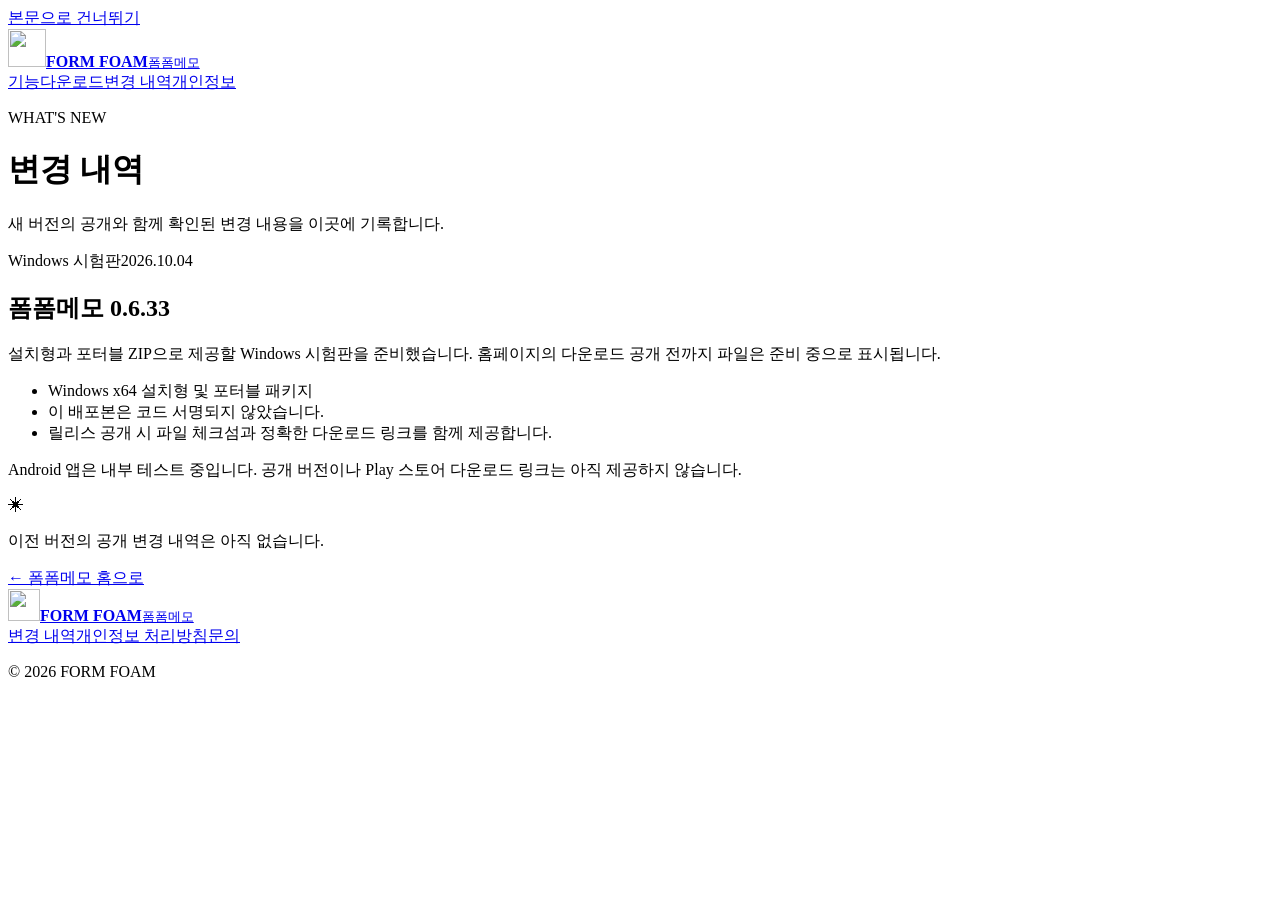
==== changelog.html @ db2bc9c9 "Add FORM FOAM public site pages" ====
<!doctype html>
<html lang="ko">
<head><meta charset="utf-8"><meta name="viewport" content="width=device-width, initial-scale=1"><meta name="theme-color" content="#10263f"><meta name="description" content="폼폼메모 버전별 변경 내역"><title>변경 내역 — FORM FOAM</title><link rel="icon" href="assets/mark.svg" type="image/svg+xml"><link rel="stylesheet" href="assets/site.css"></head>
<body><a class="skip-link" href="#main">본문으로 건너뛰기</a><header class="site-header"><a class="brand" href="index.html" aria-label="폼폼메모 홈"><img src="assets/mark.svg" width="38" height="38" alt=""><span><b>FORM FOAM</b><small>폼폼메모</small></span></a><nav aria-label="주요 메뉴"><a href="index.html#features">기능</a><a href="index.html#download">다운로드</a><a aria-current="page" href="changelog.html">변경 내역</a><a class="nav-privacy" href="privacy.html">개인정보</a></nav></header>
<main id="main" class="legal-wrap changelog-page"><p class="eyebrow">WHAT'S NEW</p><h1>변경 내역</h1><p class="legal-lede">새 버전의 공개와 함께 확인된 변경 내용을 이곳에 기록합니다.</p><article class="release-entry"><div class="release-entry-heading"><span class="pill">Windows 시험판</span><time datetime="2026-10-04">2026.10.04</time></div><h2>폼폼메모 0.6.33</h2><p>설치형과 포터블 ZIP으로 제공할 Windows 시험판을 준비했습니다. 홈페이지의 다운로드 공개 전까지 파일은 준비 중으로 표시됩니다.</p><ul><li>Windows x64 설치형 및 포터블 패키지</li><li>이 배포본은 코드 서명되지 않았습니다.</li><li>릴리스 공개 시 파일 체크섬과 정확한 다운로드 링크를 함께 제공합니다.</li></ul><p class="release-entry-note">Android 앱은 내부 테스트 중입니다. 공개 버전이나 Play 스토어 다운로드 링크는 아직 제공하지 않습니다.</p></article><div class="empty-release"><span aria-hidden="true">✳</span><p>이전 버전의 공개 변경 내역은 아직 없습니다.</p></div><a class="back-link" href="index.html">← 폼폼메모 홈으로</a></main>
<footer class="site-footer"><div class="wrap footer-row"><a class="brand footer-brand" href="index.html"><img src="assets/mark.svg" width="32" height="32" alt=""><span><b>FORM FOAM</b><small>폼폼메모</small></span></a><nav aria-label="정보 및 정책"><a href="changelog.html" aria-current="page">변경 내역</a><a href="privacy.html">개인정보 처리방침</a><a href="mailto:mattworker0@gmail.com">문의</a></nav><p>© 2026 FORM FOAM</p></div></footer></body></html>
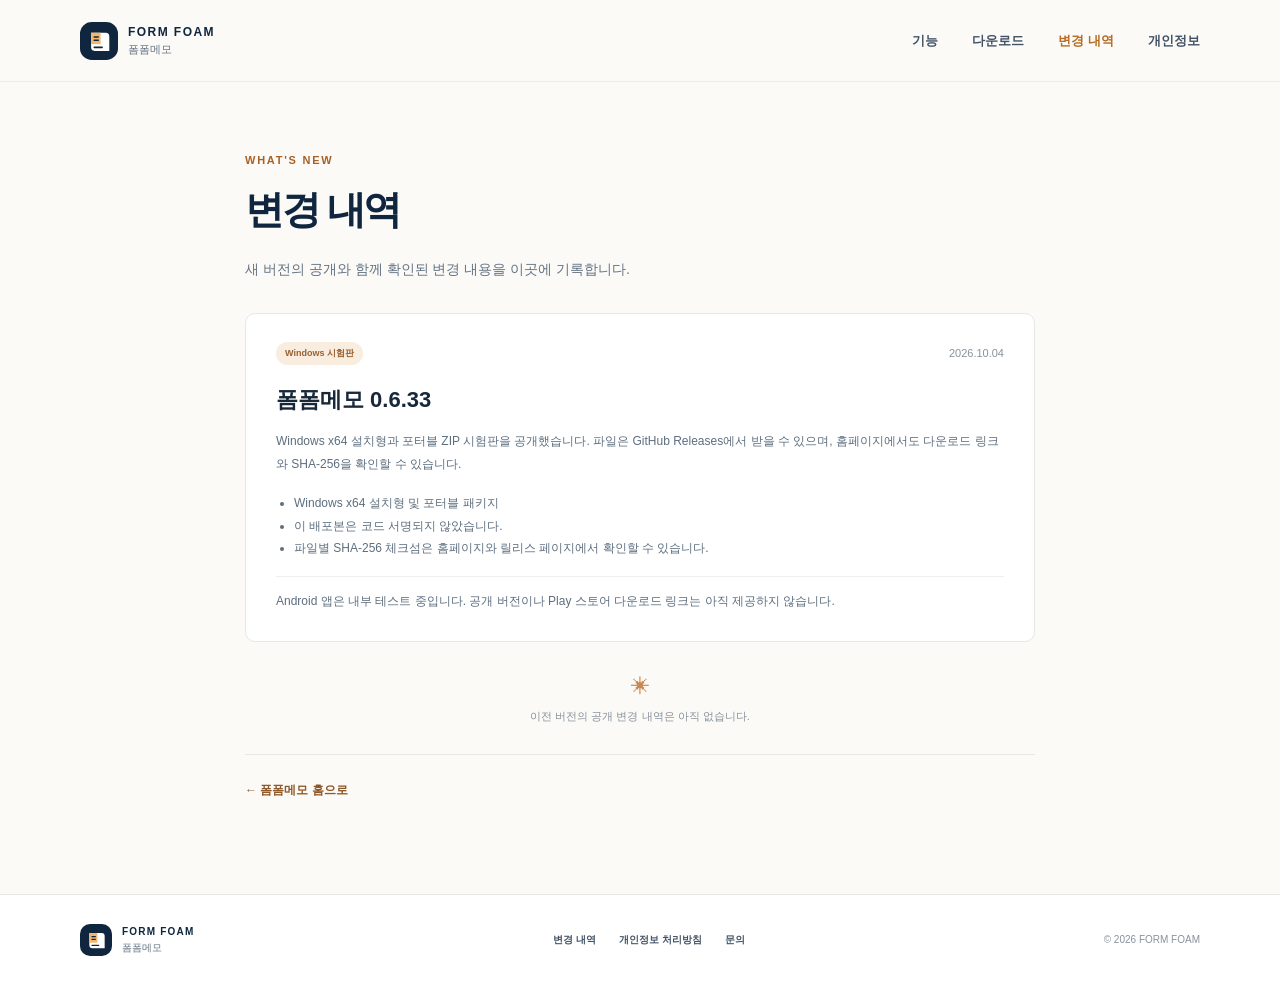
==== commit e6f71d60: "Update Windows trial release notes Reflect the published release and verified checksums." ====
--- a/changelog.html
+++ b/changelog.html
@@ -2,5 +2,6 @@
 <html lang="ko">
 <head><meta charset="utf-8"><meta name="viewport" content="width=device-width, initial-scale=1"><meta name="theme-color" content="#10263f"><meta name="description" content="폼폼메모 버전별 변경 내역"><title>변경 내역 — FORM FOAM</title><link rel="icon" href="assets/mark.svg" type="image/svg+xml"><link rel="stylesheet" href="assets/site.css"></head>
 <body><a class="skip-link" href="#main">본문으로 건너뛰기</a><header class="site-header"><a class="brand" href="index.html" aria-label="폼폼메모 홈"><img src="assets/mark.svg" width="38" height="38" alt=""><span><b>FORM FOAM</b><small>폼폼메모</small></span></a><nav aria-label="주요 메뉴"><a href="index.html#features">기능</a><a href="index.html#download">다운로드</a><a aria-current="page" href="changelog.html">변경 내역</a><a class="nav-privacy" href="privacy.html">개인정보</a></nav></header>
-<main id="main" class="legal-wrap changelog-page"><p class="eyebrow">WHAT'S NEW</p><h1>변경 내역</h1><p class="legal-lede">새 버전의 공개와 함께 확인된 변경 내용을 이곳에 기록합니다.</p><article class="release-entry"><div class="release-entry-heading"><span class="pill">Windows 시험판</span><time datetime="2026-10-04">2026.10.04</time></div><h2>폼폼메모 0.6.33</h2><p>설치형과 포터블 ZIP으로 제공할 Windows 시험판을 준비했습니다. 홈페이지의 다운로드 공개 전까지 파일은 준비 중으로 표시됩니다.</p><ul><li>Windows x64 설치형 및 포터블 패키지</li><li>이 배포본은 코드 서명되지 않았습니다.</li><li>릴리스 공개 시 파일 체크섬과 정확한 다운로드 링크를 함께 제공합니다.</li></ul><p class="release-entry-note">Android 앱은 내부 테스트 중입니다. 공개 버전이나 Play 스토어 다운로드 링크는 아직 제공하지 않습니다.</p></article><div class="empty-release"><span aria-hidden="true">✳</span><p>이전 버전의 공개 변경 내역은 아직 없습니다.</p></div><a class="back-link" href="index.html">← 폼폼메모 홈으로</a></main>
+<main id="main" class="legal-wrap changelog-page"><p class="eyebrow">WHAT'S NEW</p><h1>변경 내역</h1><p class="legal-lede">새 버전의 공개와 함께 확인된 변경 내용을 이곳에 기록합니다.</p><article class="release-entry"><div class="release-entry-heading"><span class="pill">Windows 시험판</span><time datetime="2026-10-04">2026.10.04</time></div><h2>폼폼메모 0.6.33</h2><p>Windows x64 설치형과 포터블 ZIP 시험판을 공개했습니다. 파일은 GitHub Releases에서 받을 수 있으며, 홈페이지에서도 다운로드 링크와 SHA-256을 확인할 수 있습니다.</p><ul><li>Windows x64 설치형 및 포터블 패키지</li><li>이 배포본은 코드 서명되지 않았습니다.</li><li>파일별 SHA-256 체크섬은 홈페이지와 릴리스 페이지에서 확인할 수 있습니다.</li></ul><p class="release-entry-note">Android 앱은 내부 테스트 중입니다. 공개 버전이나 Play 스토어 다운로드 링크는 아직 제공하지 않습니다.</p></article><div class="empty-release"><span aria-hidden="true">✳</span><p>이전 버전의 공개 변경 내역은 아직 없습니다.</p></div><a class="back-link" href="index.html">← 폼폼메모 홈으로</a></main>
 <footer class="site-footer"><div class="wrap footer-row"><a class="brand footer-brand" href="index.html"><img src="assets/mark.svg" width="32" height="32" alt=""><span><b>FORM FOAM</b><small>폼폼메모</small></span></a><nav aria-label="정보 및 정책"><a href="changelog.html" aria-current="page">변경 내역</a><a href="privacy.html">개인정보 처리방침</a><a href="mailto:mattworker0@gmail.com">문의</a></nav><p>© 2026 FORM FOAM</p></div></footer></body></html>
+
--- a/assets/site.css
+++ b/assets/site.css
@@ -0,0 +1,7 @@
+:root{--navy:#10263f;--navy-2:#183854;--ink:#17283a;--muted:#647384;--paper:#fbfaf7;--white:#fff;--line:#e6e7e5;--orange:#efaa5c;--peach:#f9ead7;--mint:#dfeee8;--shadow:0 22px 55px #0e233019;--font:'Segoe UI','Malgun Gothic','Noto Sans KR',sans-serif}
+*{box-sizing:border-box}html{scroll-behavior:smooth;scroll-padding-top:86px}body{margin:0;background:var(--paper);color:var(--ink);font-family:var(--font);font-size:16px;line-height:1.65;-webkit-font-smoothing:antialiased}a{color:inherit}button,a{-webkit-tap-highlight-color:transparent}a:focus-visible{outline:3px solid #d6812a;outline-offset:4px;border-radius:4px}.wrap{width:min(1120px,calc(100% - 48px));margin-inline:auto}.skip-link{position:absolute;left:16px;top:-60px;padding:10px 14px;background:#fff;z-index:20;border:2px solid var(--navy)}.skip-link:focus{top:12px}.site-header{height:82px;padding:0 max(24px,calc((100vw - 1120px)/2));display:flex;align-items:center;justify-content:space-between;background:#fbfaf7ee;border-bottom:1px solid #162c3f10;position:sticky;top:0;z-index:10;backdrop-filter:blur(14px)}.brand{display:flex;align-items:center;gap:10px;text-decoration:none;color:var(--navy)}.brand img{display:block}.brand b,.brand small{display:block;line-height:1.2}.brand b{letter-spacing:.12em;font-size:12px;font-weight:800}.brand small{font-size:11px;color:var(--muted);margin-top:4px}.site-header nav,.site-footer nav{display:flex;align-items:center;gap:34px}.site-header nav a,.site-footer nav a{font-size:13px;text-decoration:none;font-weight:600;color:#425367}.site-header nav a:hover,.site-footer nav a:hover,.site-header nav a[aria-current=page]{color:#b96b22}.hero{min-height:590px;display:grid;grid-template-columns:1.06fr .94fr;align-items:center;gap:25px;padding-top:46px;padding-bottom:53px}.eyebrow{font-size:11px;letter-spacing:.16em;font-weight:800;color:#a76125;margin:0 0 16px}.hero .eyebrow{display:flex;align-items:center;gap:9px}.status-dot{width:8px;height:8px;border-radius:50%;background:#58a78a;box-shadow:0 0 0 4px #58a78a20}.hero h1{font-size:clamp(48px,5vw,68px);letter-spacing:-.07em;line-height:1.19;color:var(--navy);margin:0;font-weight:800}.hero h1 em{font-style:normal;color:#bd7336}.hero-lede{max-width:500px;color:#59697a;margin:23px 0 26px;line-height:1.9;font-size:15px}.hero-actions{display:flex;align-items:center;gap:24px}.button{min-height:48px;display:inline-flex;align-items:center;justify-content:center;gap:13px;padding:0 21px;border-radius:7px;text-decoration:none;font-size:13px;font-weight:700;transition:transform .18s ease,background .18s ease,border-color .18s ease}.button:hover:not(.button-disabled){transform:translateY(-2px)}.button-primary{background:var(--navy);color:#fff;box-shadow:0 8px 18px #10263f1c}.button-primary:hover{background:#234563}.text-link{font-size:13px;font-weight:700;color:var(--navy);text-decoration:none;border-bottom:1px solid #c8cdd1;padding:4px 0}.text-link span{padding-left:5px;color:#b96b22}.hero-note{font-size:11px;color:#788493;margin-top:17px}.hero-art{height:425px;position:relative;display:grid;place-items:center;isolation:isolate}.art-orbit{position:absolute;width:355px;height:355px;border-radius:50%;background:linear-gradient(145deg,#f2eadc,#f1e8d9 58%,#dbece4);z-index:-1}.art-orbit:after{content:"";position:absolute;inset:27px;border:1px solid #fff9;border-radius:50%}.memo-card{position:absolute;border-radius:14px;box-shadow:var(--shadow)}.back-card{width:230px;height:285px;right:36px;top:59px;transform:rotate(8deg);background:#e4efe8;padding:28px 24px}.card-stamp{display:inline-block;border:1px solid #7e9a88;color:#526d5c;border-radius:30px;padding:3px 10px;font-size:9px;letter-spacing:.12em;font-weight:700}.back-card i{display:block;height:6px;border-radius:10px;background:#bdcdc2;margin-top:28px;width:100%}.back-card i+i{margin-top:13px;width:86%}.back-card i+i+i{margin-top:13px;width:71%}.back-card .short-line{width:48%}.front-card{width:279px;min-height:317px;left:50%;top:50px;transform:translateX(-54%) rotate(-4deg);background:#fff;padding:18px 22px 15px}.card-top{height:31px;display:flex;align-items:center;gap:8px;border-bottom:1px solid #edf0ee;padding-bottom:12px}.mini-mark{width:20px;height:20px;border-radius:6px;background:var(--navy);color:#fff;display:grid;place-items:center;font-size:12px;font-weight:700}.card-date{font-size:9px;color:#718092}.card-dots{margin-left:auto;color:#778797;font-size:12px;letter-spacing:2px}.front-card h2{font-size:26px;line-height:1.36;letter-spacing:-.05em;color:var(--navy);margin:24px 0 8px}.front-card p{font-size:10px;line-height:1.8;color:#697889;margin:0}.card-tags{display:flex;gap:7px;margin-top:19px}.card-tags span{font-size:9px;color:#855824;background:#f8eddf;padding:5px 8px;border-radius:5px}.card-tags span+span{color:#427462;background:#e8f2ed}.card-footer{display:flex;align-items:center;gap:7px;border-top:1px solid #edf0ee;margin-top:22px;padding-top:12px;font-size:9px;color:#637181}.tiny-avatar{width:19px;height:19px;border-radius:50%;display:grid;place-items:center;color:#fff;background:#c78049;font-size:8px}.card-star{margin-left:auto;color:#ce9a57;font-size:15px}.spark{position:absolute;color:#bd7336}.spark-one{right:62px;top:68px;font-size:25px}.spark-two{left:29px;bottom:82px;color:#5d987d;font-size:22px}.trust-strip{background:#f3f3ef;border-block:1px solid #e8e8e2}.trust-items{min-height:103px;display:grid;grid-template-columns:repeat(3,1fr);align-items:center}.trust-items>span{display:block;padding-left:34px;border-left:1px solid #dedfd9}.trust-items>span:first-child{padding-left:0;border-left:0}.trust-items b,.trust-items small{display:block}.trust-items b{color:var(--navy);font-size:13px}.trust-items small{color:#718092;font-size:11px;margin-top:4px}.section{padding-block:96px 103px}.section-heading{text-align:center;margin-bottom:40px}.section-heading .eyebrow{margin-bottom:12px}.section-heading h2,.how-section h2,.download-heading h2,.contact-card h2{font-size:36px;line-height:1.35;letter-spacing:-.055em;color:var(--navy);margin:0}.section-heading>p:last-child{font-size:13px;color:#758191;margin:15px 0 0}.mobile-only{display:none}.feature-grid{display:grid;grid-template-columns:repeat(4,1fr);gap:14px}.feature-card{background:#fff;border:1px solid #ebedeb;border-radius:10px;padding:24px 21px 22px;min-height:193px;transition:transform .2s ease,box-shadow .2s ease}.feature-card:hover{transform:translateY(-3px);box-shadow:0 12px 32px #0e23300b}.feature-icon{width:40px;height:40px;border-radius:11px;display:grid;place-items:center}.feature-icon svg{width:21px;height:21px;fill:none;stroke:currentColor;stroke-width:1.7;stroke-linecap:round;stroke-linejoin:round}.icon-inbox{background:#f8eddf;color:#9d6228}.icon-search{background:#e7f1ed;color:#447864}.icon-calendar{background:#e9eef4;color:#426283}.icon-cloud{background:#f5e9e5;color:#a8604d}.feature-card h3{font-size:14px;color:var(--navy);margin:19px 0 6px}.feature-card p{font-size:11px;line-height:1.8;color:#728091;margin:0}.how-section{background:#f0f1ed;padding-block:83px}.how-layout{display:grid;grid-template-columns:.9fr 1.1fr;gap:95px;align-items:center}.how-section h2{font-size:35px}.how-intro{font-size:13px;line-height:1.9;color:#6a7989;max-width:390px;margin:18px 0 23px}.steps{padding:0;margin:0;list-style:none}.steps li{display:flex;gap:20px;padding:18px 0;border-bottom:1px solid #d9ded9}.steps li:first-child{padding-top:0}.steps li>span{color:#c37a37;font-size:12px;font-weight:800;letter-spacing:.04em;margin-top:2px}.steps h3{font-size:14px;color:var(--navy);margin:0 0 3px}.steps p{font-size:11px;color:#738091;margin:0}.download-section{padding-block:93px;background:var(--navy);color:#fff}.download-wrap{max-width:900px}.download-heading{text-align:center}.download-heading .eyebrow{color:#efb779}.download-heading h2{color:#fff}.download-heading p{font-size:12px;color:#b8c4cf;margin:10px 0 32px}.download-grid{display:grid;grid-template-columns:repeat(2,1fr);gap:16px}.download-card{background:#fff;color:var(--ink);border-radius:10px;padding:23px 25px 21px}.download-card-top{display:flex;align-items:center;justify-content:space-between}.download-icon{width:34px;height:34px;border-radius:9px;background:#f8eddf;color:#9b5d21;display:grid;place-items:center;font-size:20px;font-weight:700}.zip-icon{font-size:9px;letter-spacing:.05em;background:#e7f1ed;color:#477762}.pill{padding:4px 9px;border-radius:30px;font-size:9px;font-weight:700;color:#98612e;background:#f8eddf}.pill-muted{background:#eef0ee;color:#626e78}.download-card h3{font-size:15px;color:var(--navy);margin:17px 0 5px}.download-card p{font-size:11px;color:#758190;margin:0 0 16px}.download-card .button{width:100%;margin-bottom:10px}.button-disabled{background:#e6e8e8;color:#717b84;cursor:not-allowed;border:1px solid #d9ddde}.button-outline{background:#fff;border:1px solid #cbd2d7;color:var(--navy)}.button-light{background:#fff;color:var(--navy)}.download-card small{display:block;text-align:center;color:#85909a;font-size:9px}.release-meta{text-align:center;font-size:10px;color:#d0d9e0;margin:18px 0}.release-meta b{color:#fff}.android-note{text-align:center;font-size:11px;color:#d0d9e0;margin:24px 0 0}.android-note span{color:#f0b678;margin-right:5px}.contact-section{padding-block:76px}.contact-card{background:#efe5d7;border-radius:12px;padding:37px 51px;display:grid;grid-template-columns:1fr 1fr;gap:24px;align-items:center}.contact-card .eyebrow{margin-bottom:8px}.contact-card h2{font-size:27px}.contact-card>div+div p{font-size:12px;color:#647384;margin:0 0 16px}.contact-card .button{min-height:41px;font-size:11px}.contact-card small{display:block;font-size:10px;color:#7b8792;margin-top:9px}.site-footer{border-top:1px solid #e7e8e4;background:#fff}.footer-row{min-height:90px;display:flex;align-items:center;justify-content:space-between}.footer-brand b{font-size:10px}.footer-brand small{font-size:10px}.site-footer nav{gap:23px}.site-footer nav a{font-size:10px}.footer-row>p{font-size:10px;color:#89939d;margin:0}.legal-wrap{width:min(790px,calc(100% - 48px));margin:0 auto;padding:69px 0 91px}.legal-wrap>.eyebrow{margin-bottom:9px}.legal-wrap h1{font-size:39px;letter-spacing:-.06em;color:var(--navy);margin:0}.legal-lede{font-size:14px;line-height:1.9;color:#647384;margin:14px 0 8px}.effective-date{font-size:11px;color:#89939d;margin:0 0 29px}.legal-callout{background:#edf3ef;border-left:3px solid #6d9e84;border-radius:0 8px 8px 0;padding:19px 22px;margin-bottom:38px}.legal-callout b{font-size:13px;color:#244f3b}.legal-callout p{font-size:12px;color:#536c5e;line-height:1.9;margin:6px 0 0}.legal-section{padding:0 0 24px;margin-bottom:24px;border-bottom:1px solid #e5e7e4}.legal-section h2{font-size:17px;color:var(--navy);margin:0 0 10px}.legal-section p,.legal-section li{font-size:12px;line-height:1.95;color:#526273}.legal-section p{margin:0 0 10px}.legal-section ul{padding-left:20px;margin:0 0 13px}.legal-section li+li{margin-top:8px}.legal-section a{color:#985820;text-underline-offset:3px}.legal-section code{font-size:11px;background:#edf0ef;padding:2px 5px;border-radius:4px}.legal-review{padding:17px 19px;border:1px solid #ecd8bd;border-radius:8px;background:#fff9f0;margin:30px 0}.legal-review b{font-size:12px;color:#77532c}.legal-review p{font-size:11px;color:#786a58;line-height:1.85;margin:5px 0 0}.back-link{display:inline-block;color:#8e5728;font-size:12px;font-weight:700;text-decoration:none;margin-top:26px}.release-entry{margin-top:30px;padding:28px 30px;border:1px solid #e5e8e5;border-radius:10px;background:#fff}.release-entry-heading{display:flex;align-items:center;justify-content:space-between}.release-entry time{font-size:11px;color:#87919b}.release-entry h2{font-size:22px;margin:17px 0 9px}.release-entry p,.release-entry li{font-size:12px;line-height:1.9;color:#5d6e7f}.release-entry ul{padding-left:18px}.release-entry-note{margin-bottom:0;padding-top:13px;border-top:1px solid #edf0ee}.empty-release{border-bottom:1px solid #e6e8e5;padding:29px;text-align:center;color:#86919b;font-size:11px}.empty-release span{font-size:19px;color:#ca8952}.empty-release p{margin:5px 0 0}
+@media(max-width:850px){.hero{grid-template-columns:1fr .82fr;gap:0}.hero h1{font-size:54px}.hero-art{transform:scale(.9);transform-origin:center right}.feature-grid{grid-template-columns:repeat(2,1fr)}.how-layout{gap:45px}.site-header nav{gap:20px}.contact-card{padding-inline:34px}}
+@media(max-width:620px){html{scroll-padding-top:70px}.wrap{width:calc(100% - 38px)}.site-header{height:68px;padding-inline:19px}.brand{gap:8px}.brand img{width:34px;height:34px}.brand b{font-size:10px}.brand small{font-size:10px}.site-header nav{gap:14px}.site-header nav a{font-size:10px}.site-header nav a:first-child,.site-header nav a:nth-child(3){display:none}.hero{display:flex;flex-direction:column;align-items:stretch;min-height:unset;padding-top:46px;padding-bottom:28px;gap:2px}.hero-copy{position:relative;z-index:1}.hero h1{font-size:49px}.hero-lede{font-size:13px;margin:17px 0 20px;max-width:420px}.hero-actions{gap:17px}.button{min-height:45px;padding-inline:16px;font-size:11px}.hero-note{font-size:10px;margin-top:12px}.hero-art{height:324px;transform:none;transform-origin:center;margin-top:0;overflow:hidden}.art-orbit{width:274px;height:274px}.front-card{width:228px;min-height:273px;padding:15px 17px;top:26px;transform:translateX(-57%) rotate(-4deg)}.front-card h2{font-size:22px;margin-top:18px}.front-card p{font-size:9px}.back-card{width:194px;height:244px;top:39px;right:16px;padding:23px 19px}.spark-one{right:22px;top:31px}.spark-two{left:11px;bottom:53px}.trust-items{width:calc(100% - 38px);min-height:unset;padding-block:18px;grid-template-columns:1fr;gap:13px}.trust-items>span,.trust-items>span:first-child{padding:0 0 0 13px;border-left:2px solid #d8dcd6}.trust-items b{font-size:11px}.trust-items small{font-size:10px;margin-top:0}.section{padding-block:65px 70px}.section-heading{margin-bottom:25px}.section-heading h2{font-size:28px}.section-heading>p:last-child{font-size:11px}.mobile-only{display:block}.feature-grid{gap:9px}.feature-card{min-height:177px;padding:17px 14px}.feature-icon{width:35px;height:35px}.feature-card h3{font-size:12px;margin-top:14px}.feature-card p{font-size:10px}.how-section{padding-block:60px}.how-layout{grid-template-columns:1fr;gap:29px}.how-section h2{font-size:29px}.how-intro{font-size:11px;margin:12px 0 14px}.steps li{gap:14px;padding:15px 0}.steps h3{font-size:12px}.steps p{font-size:10px}.download-section{padding-block:64px}.download-heading h2{font-size:27px}.download-heading p{font-size:10px;margin-bottom:23px}.download-grid{grid-template-columns:1fr;gap:11px}.download-card{padding:19px}.download-card h3{margin-top:13px}.download-card p{margin-bottom:12px}.release-meta{font-size:9px;line-height:1.8}.android-note{font-size:10px}.contact-section{padding-block:48px}.contact-card{grid-template-columns:1fr;padding:25px 23px;gap:13px}.contact-card h2{font-size:23px}.contact-card>div+div p{font-size:11px}.footer-row{padding-block:18px;min-height:unset;display:grid;grid-template-columns:1fr auto;gap:17px}.footer-row nav{grid-column:1 / -1;grid-row:2;justify-content:flex-start;gap:16px}.site-footer nav a{font-size:9px}.footer-row>p{grid-column:2;grid-row:1;font-size:9px}.legal-wrap{width:calc(100% - 40px);padding:48px 0 65px}.legal-wrap h1{font-size:31px}.legal-lede{font-size:12px}.legal-callout{padding:15px 16px;margin-bottom:28px}.legal-callout p,.legal-section p,.legal-section li{font-size:11px}.legal-section h2{font-size:15px}.legal-review{padding:14px 15px}.release-entry{padding:20px 18px}.release-entry h2{font-size:19px}.release-entry p,.release-entry li{font-size:11px}}
+@media(prefers-reduced-motion:reduce){*,*::before,*::after{scroll-behavior:auto!important;transition:none!important;animation:none!important}}
+.checksum{margin-top:11px;border-top:1px solid #eef0ef;padding-top:8px}.checksum summary{cursor:pointer;color:#687785;font-size:10px;text-align:left}.checksum code{display:block;white-space:normal;overflow-wrap:anywhere;color:#526273;font-size:8px;line-height:1.6;margin-top:6px}
+.release-link-row{text-align:center;margin:12px 0 0}.release-link-row a{color:#f0bd86;font-size:11px;font-weight:600;text-decoration:none}.release-link-row a span{padding-left:4px}.release-link-row [hidden]{display:none}
